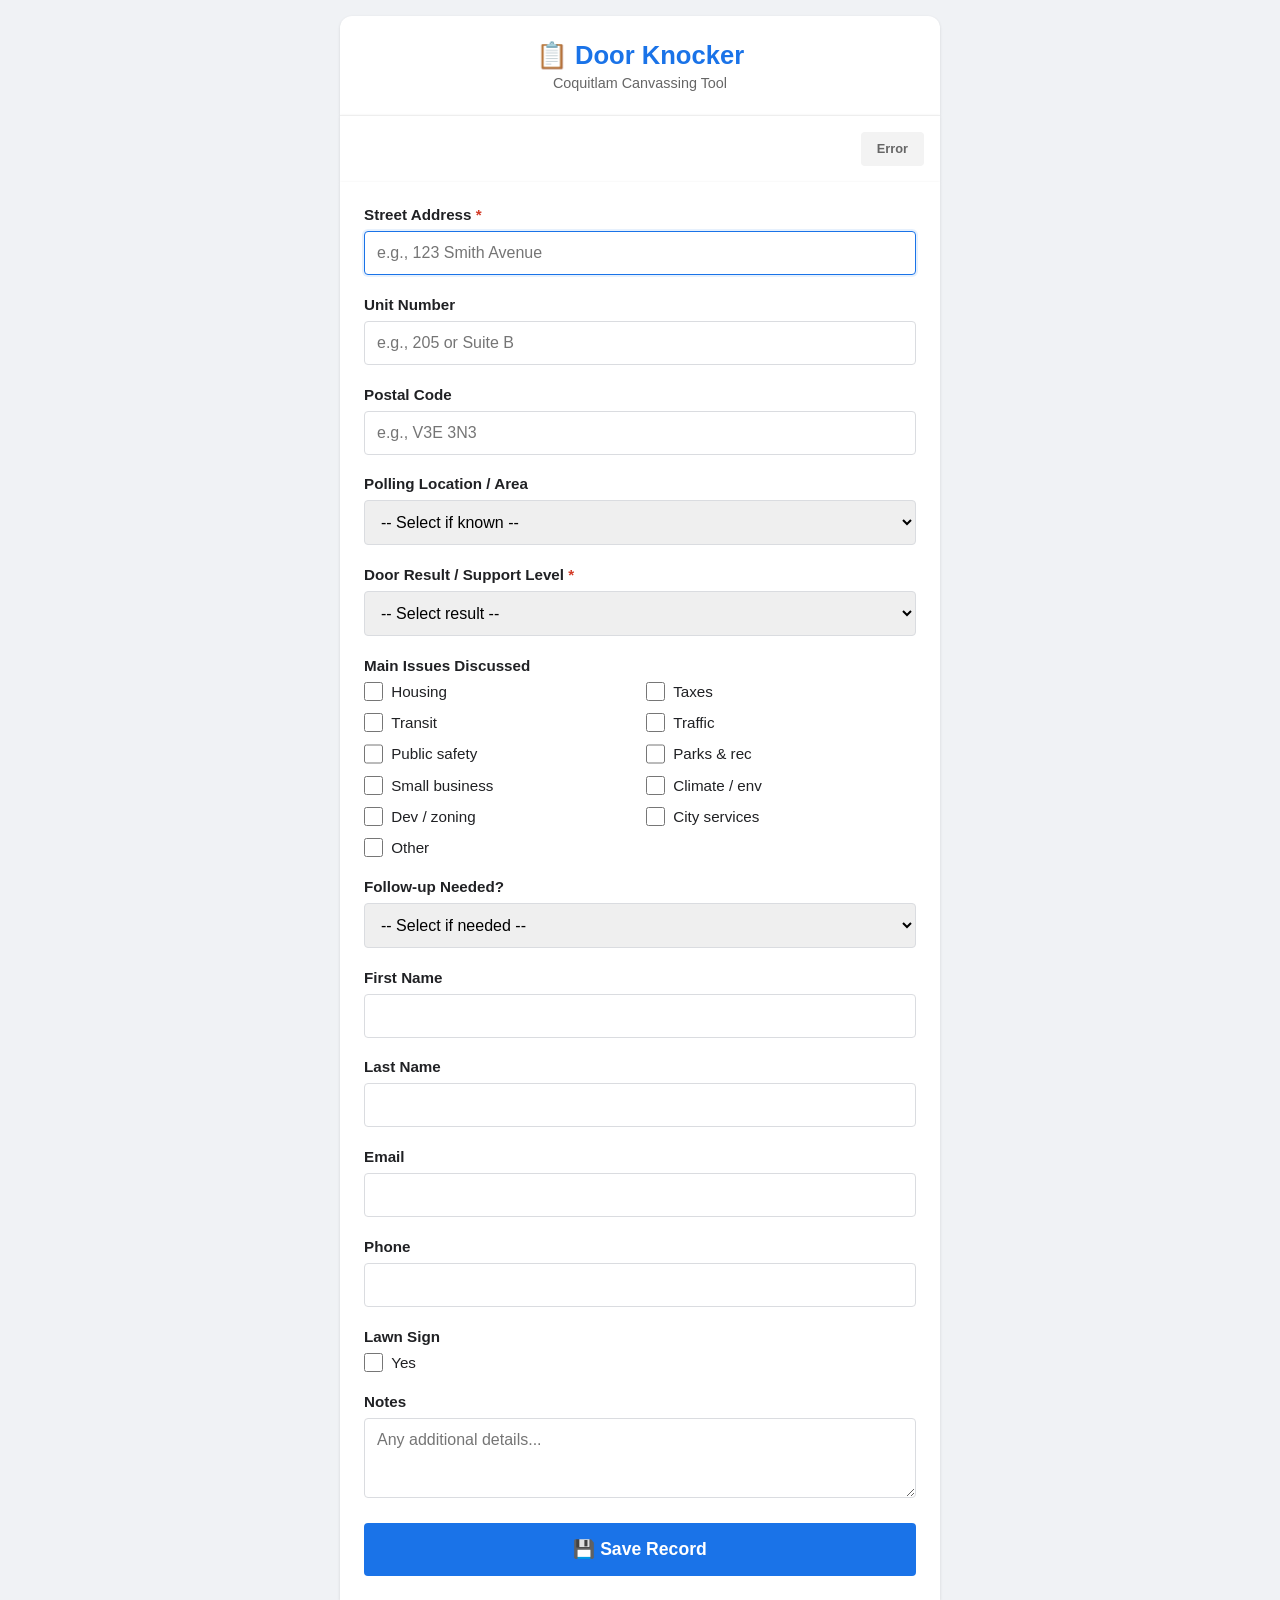
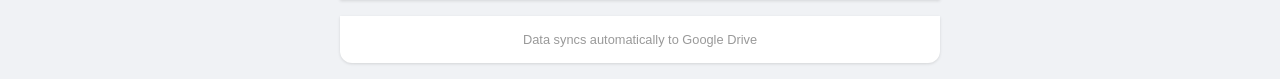
==== door-knocker.html @ 38674f26 "Import the canvassing tool from the private campaign repo" ====
<!DOCTYPE html>
<html lang="en">
<head>
    <meta charset="UTF-8">
    <meta name="viewport" content="width=device-width, initial-scale=1.0">
    <title>Door Knocker - Data Entry</title>
    <style>
        * { margin: 0; padding: 0; box-sizing: border-box; }
        body { font-family: -apple-system, BlinkMacSystemFont, 'Segoe UI', Roboto, sans-serif; background: #f0f2f5; padding: 1rem; }
        .container { max-width: 600px; margin: 0 auto; }
        header { background: white; padding: 1.5rem; border-radius: 12px 12px 0 0; text-align: center; box-shadow: 0 1px 3px rgba(0,0,0,0.12); }
        header h1 { font-size: 1.6rem; color: #1a73e8; margin-bottom: 0.3rem; }
        header p { font-size: 0.9rem; color: #666; }
        .config-section { background: white; padding: 1rem; border-top: 1px solid #eee; display: flex; gap: 0.5rem; box-shadow: 0 1px 3px rgba(0,0,0,0.12); }
        .status { padding: 0.6rem 1rem; border-radius: 4px; font-size: 0.8rem; font-weight: 600; white-space: nowrap; background: #f3f3f3; color: #666; }
        .status.connected { background: #d4edda; color: #155724; }
        main { background: white; padding: 1.5rem; box-shadow: 0 1px 3px rgba(0,0,0,0.12); }
        .form-group { margin-bottom: 1.3rem; }
        label { display: block; margin-bottom: 0.5rem; font-weight: 600; font-size: 0.95rem; color: #202124; }
        .required::after { content: " *"; color: #d33b27; }
        input[type="text"], textarea, select { width: 100%; padding: 0.75rem; border: 1px solid #dadce0; border-radius: 4px; font-size: 1rem; font-family: inherit; }
        input[type="text"]:focus, textarea:focus, select:focus { outline: none; border-color: #1a73e8; box-shadow: 0 0 0 2px rgba(26,115,232,0.1); }
        #support-level.outcome-red { background: #fee2e2; border-color: #dc2626; color: #991b1b; }
        #support-level.outcome-black { background: #1f2937; border-color: #111827; color: #fff; }
        #support-level.outcome-green { background: #dcfce7; border-color: #16a34a; color: #166534; }
        #support-level.outcome-yellow { background: #fef9c3; border-color: #eab308; color: #854d0e; }
        #support-level.outcome-gray { background: #e5e7eb; border-color: #9ca3af; color: #374151; }
        textarea { resize: vertical; min-height: 80px; }
        .checkbox-group { display: grid; grid-template-columns: repeat(2, 1fr); gap: 0.75rem; }
        .checkbox-item { display: flex; align-items: center; }
        .checkbox-item input[type="checkbox"] { width: 1.2rem; height: 1.2rem; cursor: pointer; accent-color: #1a73e8; margin-right: 0.5rem; }
        .checkbox-item label { margin-bottom: 0; cursor: pointer; font-weight: normal; font-size: 0.95rem; }
        .message { padding: 1rem; border-radius: 4px; margin-bottom: 1rem; display: none; font-weight: 500; }
        .message.show { display: block; }
        .success { background: #d4edda; color: #155724; }
        .error { background: #f8d7da; color: #721c24; }
        button[type="submit"] { width: 100%; padding: 1rem; border: none; border-radius: 4px; font-size: 1.1rem; font-weight: 700; cursor: pointer; transition: all 0.2s; background: #1a73e8; color: white; }
        button[type="submit"]:hover:not(:disabled) { background: #1557b0; box-shadow: 0 2px 6px rgba(26,115,232,0.3); }
        button[type="submit"]:active:not(:disabled) { transform: translateY(1px); }
        button[type="submit"]:disabled { background: #ccc; cursor: not-allowed; opacity: 0.6; }
        footer { background: white; padding: 1rem; text-align: center; font-size: 0.8rem; color: #999; margin-top: 1rem; border-radius: 0 0 12px 12px; box-shadow: 0 1px 3px rgba(0,0,0,0.12); }
        @media (max-width: 600px) {
            body { padding: 0.5rem; }
            header h1 { font-size: 1.3rem; }
            .config-section { flex-direction: column; }
            .checkbox-group { grid-template-columns: 1fr; }
            input[type="text"], textarea, select { font-size: 16px; }
        }
    </style>
</head>
<body>
    <div class="container">
        <header>
            <h1>📋 Door Knocker</h1>
            <p>Coquitlam Canvassing Tool</p>
        </header>

        <div class="config-section">
            <div style="flex:1"></div>
            <div id="connection-status" class="status">Disconnected</div>
        </div>

        <main>
            <div id="message" class="message"></div>

            <form id="entry-form">
                <div class="form-group">
                    <label for="street-address" class="required">Street Address</label>
                    <input type="text" id="street-address" required placeholder="e.g., 123 Smith Avenue" autofocus>
                </div>

                <div class="form-group">
                    <label for="unit-number">Unit Number</label>
                    <input type="text" id="unit-number" placeholder="e.g., 205 or Suite B">
                </div>

                <div class="form-group">
                    <label for="postal-code">Postal Code</label>
                    <input type="text" id="postal-code" placeholder="e.g., V3E 3N3">
                </div>

                <div class="form-group">
                    <label for="route-area">Polling Location / Area</label>
                    <select id="route-area">
                        <option value="">-- Select if known --</option>
                        <option value="1 - Hillcrest">1 - Hillcrest</option>
                        <option value="2 - Mundy Road">2 - Mundy Road</option>
                        <option value="3 - Innovation">3 - Innovation</option>
                        <option value="4 - Glen Elem.">4 - Glen Elem.</option>
                        <option value="5 - Bramblewood">5 - Bramblewood</option>
                        <option value="6 - Mountain View">6 - Mountain View</option>
                        <option value="7 - Smiling Creek">7 - Smiling Creek</option>
                        <option value="8 - Como Lake Middle">8 - Como Lake Middle</option>
                        <option value="9 - Eagle Ridge Elem">9 - Eagle Ridge Elem</option>
                        <option value="10 - Alderson">10 - Alderson</option>
                        <option value="11 - Panorama">11 - Panorama</option>
                        <option value="12 - Nestor">12 - Nestor</option>
                        <option value="13 - Cape Horn">13 - Cape Horn</option>
                        <option value="14 - Walton">14 - Walton</option>
                        <option value="15 - Ranch Park">15 - Ranch Park</option>
                        <option value="16 - Lord Baden">16 - Lord Baden</option>
                        <option value="17 - Porter Street">17 - Porter Street</option>
                        <option value="18 - Riverview">18 - Riverview</option>
                        <option value="19 - Victoria Hall">19 - Victoria Hall</option>
                        <option value="20 - Miller Park">20 - Miller Park</option>
                        <option value="21 - Harbourview">21 - Harbourview</option>
                        <option value="22 - Meadowbrook">22 - Meadowbrook</option>
                        <option value="23 - Montgomery">23 - Montgomery</option>
                    </select>
                </div>

                <div class="form-group">
                    <label for="support-level" class="required">Door Result / Support Level</label>
                    <select id="support-level" required onchange="doorKnocker.updateSupportLevelColor()">
                        <option value="">-- Select result --</option>
                        <option value="Not a Supporter">Not a Supporter</option>
                        <option value="Not Home/No Answer">Not Home / No Answer</option>
                        <option value="Supporter">Supporter</option>
                        <option value="Undecided">Undecided</option>
                        <option value="Not Voting/Can't Vote">Not Voting / Can't Vote</option>
                    </select>
                </div>

                <div class="form-group">
                    <label>Main Issues Discussed</label>
                    <div class="checkbox-group">
                        <div class="checkbox-item">
                            <input type="checkbox" id="issue-housing" value="Housing" class="issue-checkbox">
                            <label for="issue-housing">Housing</label>
                        </div>
                        <div class="checkbox-item">
                            <input type="checkbox" id="issue-taxes" value="Taxes" class="issue-checkbox">
                            <label for="issue-taxes">Taxes</label>
                        </div>
                        <div class="checkbox-item">
                            <input type="checkbox" id="issue-transit" value="Transit" class="issue-checkbox">
                            <label for="issue-transit">Transit</label>
                        </div>
                        <div class="checkbox-item">
                            <input type="checkbox" id="issue-traffic" value="Traffic" class="issue-checkbox">
                            <label for="issue-traffic">Traffic</label>
                        </div>
                        <div class="checkbox-item">
                            <input type="checkbox" id="issue-safety" value="Public safety" class="issue-checkbox">
                            <label for="issue-safety">Public safety</label>
                        </div>
                        <div class="checkbox-item">
                            <input type="checkbox" id="issue-parks" value="Parks and recreation" class="issue-checkbox">
                            <label for="issue-parks">Parks & rec</label>
                        </div>
                        <div class="checkbox-item">
                            <input type="checkbox" id="issue-business" value="Small business" class="issue-checkbox">
                            <label for="issue-business">Small business</label>
                        </div>
                        <div class="checkbox-item">
                            <input type="checkbox" id="issue-climate" value="Climate / environment" class="issue-checkbox">
                            <label for="issue-climate">Climate / env</label>
                        </div>
                        <div class="checkbox-item">
                            <input type="checkbox" id="issue-dev" value="Development / zoning" class="issue-checkbox">
                            <label for="issue-dev">Dev / zoning</label>
                        </div>
                        <div class="checkbox-item">
                            <input type="checkbox" id="issue-services" value="City services" class="issue-checkbox">
                            <label for="issue-services">City services</label>
                        </div>
                        <div class="checkbox-item">
                            <input type="checkbox" id="issue-other" value="Other" class="issue-checkbox">
                            <label for="issue-other">Other</label>
                        </div>
                    </div>
                </div>

                <div class="form-group">
                    <label for="follow-up-needed">Follow-up Needed?</label>
                    <select id="follow-up-needed">
                        <option value="">-- Select if needed --</option>
                        <option value="No">No</option>
                        <option value="Yes">Yes</option>
                    </select>
                </div>

                <div class="form-group">
                    <label for="first-name">First Name</label>
                    <input type="text" id="first-name">
                </div>

                <div class="form-group">
                    <label for="last-name">Last Name</label>
                    <input type="text" id="last-name">
                </div>

                <div class="form-group">
                    <label for="email">Email</label>
                    <input type="text" id="email">
                </div>

                <div class="form-group">
                    <label for="phone">Phone</label>
                    <input type="text" id="phone">
                </div>

                <div class="form-group">
                    <label>Lawn Sign</label>
                    <div class="checkbox-item">
                        <input type="checkbox" id="lawn-sign">
                        <label for="lawn-sign">Yes</label>
                    </div>
                </div>

                <div class="form-group">
                    <label for="notes">Notes</label>
                    <textarea id="notes" placeholder="Any additional details..."></textarea>
                </div>

                <button type="submit">💾 Save Record</button>
            </form>
        </main>

        <footer>
            Data syncs automatically to Google Drive
        </footer>
    </div>

        <script>
        // Paste the Apps Script web app URL (ends in /exec) into the copy volunteers use. Don't commit it.
        const DEFAULT_WEBAPP_URL = '';

        const doorKnocker = {
            apiUrl: DEFAULT_WEBAPP_URL,

            init() {
                document.getElementById('entry-form').addEventListener('submit', (e) => {
                    e.preventDefault();
                    this.submitRecord();
                });
                this.testConnection();
            },

            testConnection() {
                fetch(this.apiUrl)
                    .then(r => r.json())
                    .then(() => this.setConnected(true))
                    .catch(() => this.setConnected(false));
            },

            setConnected(connected) {
                const status = document.getElementById('connection-status');
                if (connected) {
                    status.textContent = '✓ Connected';
                    status.className = 'status connected';
                } else {
                    status.textContent = 'Error';
                    status.className = 'status';
                }
            },

            updateSupportLevelColor() {
                const select = document.getElementById('support-level');
                select.className = '';
                const outcomeClass = {
                    'Not a Supporter': 'outcome-red',
                    'Not Home/No Answer': 'outcome-black',
                    'Supporter': 'outcome-green',
                    'Undecided': 'outcome-yellow',
                    "Not Voting/Can't Vote": 'outcome-gray'
                }[select.value];
                if (outcomeClass) select.classList.add(outcomeClass);
            },

            async submitRecord() {
                if (!this.apiUrl) {
                    this.showMessage('Service URL not configured', 'error');
                    return;
                }

                const form = document.getElementById('entry-form');
                const issues = Array.from(document.querySelectorAll('.issue-checkbox:checked')).map(x => x.value);
                const street = document.getElementById('street-address').value.trim();
                const unit = document.getElementById('unit-number').value.trim();
                const postalCode = document.getElementById('postal-code').value.trim();
                const doorId = unit ? `${street} Unit ${unit}` : street;

                const submitBtn = form.querySelector('button[type="submit"]');
                submitBtn.disabled = true;

                try {
                    const params = new URLSearchParams({
                        action: 'addDoor',
                        timestamp: new Date().toISOString(),
                        streetAddress: street,
                        unitNumber: unit,
                        postalCode: postalCode,
                        routeArea: document.getElementById('route-area').value,
                        supportLevel: document.getElementById('support-level').value,
                        mainIssueDiscussed: issues.join('; '),
                        followUpNeeded: document.getElementById('follow-up-needed').value,
                        firstName: document.getElementById('first-name').value.trim(),
                        lastName: document.getElementById('last-name').value.trim(),
                        email: document.getElementById('email').value.trim(),
                        phone: document.getElementById('phone').value.trim(),
                        lawnSign: document.getElementById('lawn-sign').checked ? 'Yes' : 'No',
                        contacted: 'Yes',
                        notes: document.getElementById('notes').value.trim(),
                        mapAddress: `${street}, Coquitlam, BC`,
                        latitude: '',
                        longitude: '',
                        doorId: doorId
                    });

                    const response = await fetch(this.apiUrl, { method: 'POST', body: params });
                    const data = await response.json();

                    if (data.success) {
                        this.showMessage('✓ ' + doorId, 'success');
                        const route = document.getElementById('route-area').value;
                    form.reset();
                    this.updateSupportLevelColor();
                        document.getElementById('route-area').value = route;
                        document.getElementById('street-address').focus();
                    } else {
                        this.showMessage('Error: ' + (data.error || 'Unknown'), 'error');
                    }
                } catch (error) {
                    this.showMessage('Network error', 'error');
                } finally {
                    submitBtn.disabled = false;
                }
            },

            showMessage(text, type) {
                const msgDiv = document.getElementById('message');
                msgDiv.textContent = text;
                msgDiv.className = 'message show ' + type;
                setTimeout(() => msgDiv.classList.remove('show'), 3500);
            }
        };

        document.addEventListener('DOMContentLoaded', () => doorKnocker.init());
    </script>
</body>
</html>
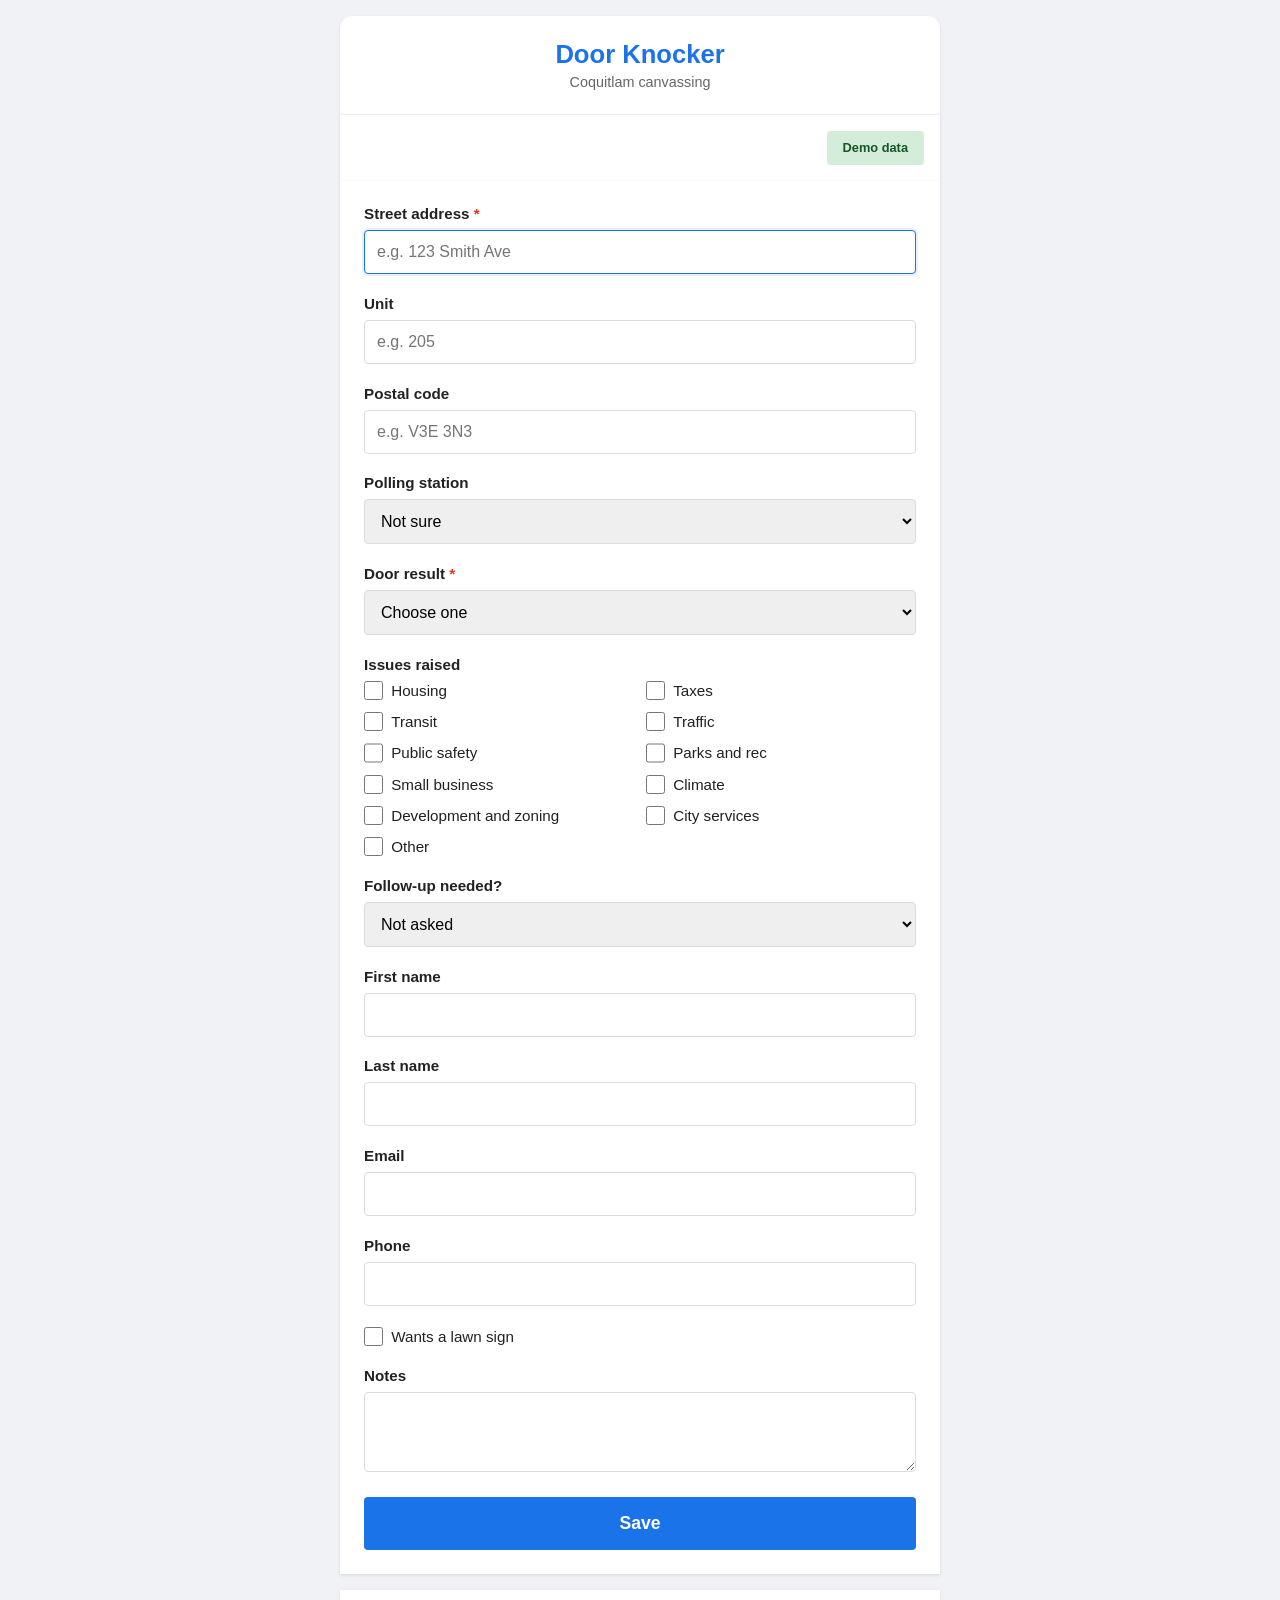
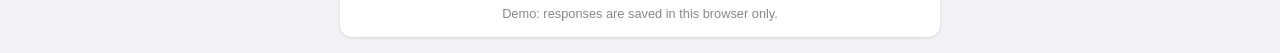
==== commit 3012a0d9: "Share code between the pages and add a demo on made-up data shared.js holds the backend URL, the sta" ====
--- a/door-knocker.html
+++ b/door-knocker.html
@@ -3,25 +3,17 @@
 <head>
     <meta charset="UTF-8">
     <meta name="viewport" content="width=device-width, initial-scale=1.0">
-    <title>Door Knocker - Data Entry</title>
+    <title>Door Knocker</title>
+    <link rel="stylesheet" href="styles.css">
     <style>
-        * { margin: 0; padding: 0; box-sizing: border-box; }
-        body { font-family: -apple-system, BlinkMacSystemFont, 'Segoe UI', Roboto, sans-serif; background: #f0f2f5; padding: 1rem; }
-        .container { max-width: 600px; margin: 0 auto; }
-        header { background: white; padding: 1.5rem; border-radius: 12px 12px 0 0; text-align: center; box-shadow: 0 1px 3px rgba(0,0,0,0.12); }
-        header h1 { font-size: 1.6rem; color: #1a73e8; margin-bottom: 0.3rem; }
-        header p { font-size: 0.9rem; color: #666; }
-        .config-section { background: white; padding: 1rem; border-top: 1px solid #eee; display: flex; gap: 0.5rem; box-shadow: 0 1px 3px rgba(0,0,0,0.12); }
-        .status { padding: 0.6rem 1rem; border-radius: 4px; font-size: 0.8rem; font-weight: 600; white-space: nowrap; background: #f3f3f3; color: #666; }
-        .status.connected { background: #d4edda; color: #155724; }
-        main { background: white; padding: 1.5rem; box-shadow: 0 1px 3px rgba(0,0,0,0.12); }
+        .container { max-width: 600px; }
         .form-group { margin-bottom: 1.3rem; }
         label { display: block; margin-bottom: 0.5rem; font-weight: 600; font-size: 0.95rem; color: #202124; }
         .required::after { content: " *"; color: #d33b27; }
-        input[type="text"], textarea, select { width: 100%; padding: 0.75rem; border: 1px solid #dadce0; border-radius: 4px; font-size: 1rem; font-family: inherit; }
-        input[type="text"]:focus, textarea:focus, select:focus { outline: none; border-color: #1a73e8; box-shadow: 0 0 0 2px rgba(26,115,232,0.1); }
+        input[type="text"], input[type="email"], input[type="tel"], textarea, select { width: 100%; padding: 0.75rem; border: 1px solid #dadce0; border-radius: 4px; font-size: 1rem; font-family: inherit; }
+        input:focus, textarea:focus, select:focus { outline: none; border-color: #1a73e8; box-shadow: 0 0 0 2px rgba(26,115,232,0.1); }
         #support-level.outcome-red { background: #fee2e2; border-color: #dc2626; color: #991b1b; }
-        #support-level.outcome-black { background: #1f2937; border-color: #111827; color: #fff; }
+        #support-level.outcome-dark { background: #1f2937; border-color: #111827; color: #fff; }
         #support-level.outcome-green { background: #dcfce7; border-color: #16a34a; color: #166534; }
         #support-level.outcome-yellow { background: #fef9c3; border-color: #eab308; color: #854d0e; }
         #support-level.outcome-gray { background: #e5e7eb; border-color: #9ca3af; color: #374151; }
@@ -34,95 +26,61 @@
         .message.show { display: block; }
         .success { background: #d4edda; color: #155724; }
         .error { background: #f8d7da; color: #721c24; }
-        button[type="submit"] { width: 100%; padding: 1rem; border: none; border-radius: 4px; font-size: 1.1rem; font-weight: 700; cursor: pointer; transition: all 0.2s; background: #1a73e8; color: white; }
-        button[type="submit"]:hover:not(:disabled) { background: #1557b0; box-shadow: 0 2px 6px rgba(26,115,232,0.3); }
-        button[type="submit"]:active:not(:disabled) { transform: translateY(1px); }
+        button[type="submit"] { width: 100%; padding: 1rem; border: none; border-radius: 4px; font-size: 1.1rem; font-weight: 700; cursor: pointer; background: #1a73e8; color: white; }
+        button[type="submit"]:hover:not(:disabled) { background: #1557b0; }
         button[type="submit"]:disabled { background: #ccc; cursor: not-allowed; opacity: 0.6; }
-        footer { background: white; padding: 1rem; text-align: center; font-size: 0.8rem; color: #999; margin-top: 1rem; border-radius: 0 0 12px 12px; box-shadow: 0 1px 3px rgba(0,0,0,0.12); }
         @media (max-width: 600px) {
-            body { padding: 0.5rem; }
-            header h1 { font-size: 1.3rem; }
-            .config-section { flex-direction: column; }
             .checkbox-group { grid-template-columns: 1fr; }
-            input[type="text"], textarea, select { font-size: 16px; }
+            input, textarea, select { font-size: 16px; }
         }
     </style>
 </head>
 <body>
     <div class="container">
         <header>
-            <h1>📋 Door Knocker</h1>
-            <p>Coquitlam Canvassing Tool</p>
+            <h1>Door Knocker</h1>
+            <p>Coquitlam canvassing</p>
         </header>
 
-        <div class="config-section">
-            <div style="flex:1"></div>
-            <div id="connection-status" class="status">Disconnected</div>
+        <div class="status-bar">
+            <div id="connection-status" class="status">Connecting...</div>
         </div>
 
         <main>
-            <div id="message" class="message"></div>
+            <div id="message" class="message" role="status"></div>
 
             <form id="entry-form">
                 <div class="form-group">
-                    <label for="street-address" class="required">Street Address</label>
-                    <input type="text" id="street-address" required placeholder="e.g., 123 Smith Avenue" autofocus>
-                </div>
-
-                <div class="form-group">
-                    <label for="unit-number">Unit Number</label>
-                    <input type="text" id="unit-number" placeholder="e.g., 205 or Suite B">
-                </div>
-
-                <div class="form-group">
-                    <label for="postal-code">Postal Code</label>
-                    <input type="text" id="postal-code" placeholder="e.g., V3E 3N3">
-                </div>
-
-                <div class="form-group">
-                    <label for="route-area">Polling Location / Area</label>
+                    <label for="street-address" class="required">Street address</label>
+                    <input type="text" id="street-address" required placeholder="e.g. 123 Smith Ave" autofocus>
+                </div>
+
+                <div class="form-group">
+                    <label for="unit-number">Unit</label>
+                    <input type="text" id="unit-number" placeholder="e.g. 205">
+                </div>
+
+                <div class="form-group">
+                    <label for="postal-code">Postal code</label>
+                    <input type="text" id="postal-code" placeholder="e.g. V3E 3N3">
+                </div>
+
+                <div class="form-group">
+                    <label for="route-area">Polling station</label>
                     <select id="route-area">
-                        <option value="">-- Select if known --</option>
-                        <option value="1 - Hillcrest">1 - Hillcrest</option>
-                        <option value="2 - Mundy Road">2 - Mundy Road</option>
-                        <option value="3 - Innovation">3 - Innovation</option>
-                        <option value="4 - Glen Elem.">4 - Glen Elem.</option>
-                        <option value="5 - Bramblewood">5 - Bramblewood</option>
-                        <option value="6 - Mountain View">6 - Mountain View</option>
-                        <option value="7 - Smiling Creek">7 - Smiling Creek</option>
-                        <option value="8 - Como Lake Middle">8 - Como Lake Middle</option>
-                        <option value="9 - Eagle Ridge Elem">9 - Eagle Ridge Elem</option>
-                        <option value="10 - Alderson">10 - Alderson</option>
-                        <option value="11 - Panorama">11 - Panorama</option>
-                        <option value="12 - Nestor">12 - Nestor</option>
-                        <option value="13 - Cape Horn">13 - Cape Horn</option>
-                        <option value="14 - Walton">14 - Walton</option>
-                        <option value="15 - Ranch Park">15 - Ranch Park</option>
-                        <option value="16 - Lord Baden">16 - Lord Baden</option>
-                        <option value="17 - Porter Street">17 - Porter Street</option>
-                        <option value="18 - Riverview">18 - Riverview</option>
-                        <option value="19 - Victoria Hall">19 - Victoria Hall</option>
-                        <option value="20 - Miller Park">20 - Miller Park</option>
-                        <option value="21 - Harbourview">21 - Harbourview</option>
-                        <option value="22 - Meadowbrook">22 - Meadowbrook</option>
-                        <option value="23 - Montgomery">23 - Montgomery</option>
+                        <option value="">Not sure</option>
                     </select>
                 </div>
 
                 <div class="form-group">
-                    <label for="support-level" class="required">Door Result / Support Level</label>
-                    <select id="support-level" required onchange="doorKnocker.updateSupportLevelColor()">
-                        <option value="">-- Select result --</option>
-                        <option value="Not a Supporter">Not a Supporter</option>
-                        <option value="Not Home/No Answer">Not Home / No Answer</option>
-                        <option value="Supporter">Supporter</option>
-                        <option value="Undecided">Undecided</option>
-                        <option value="Not Voting/Can't Vote">Not Voting / Can't Vote</option>
+                    <label for="support-level" class="required">Door result</label>
+                    <select id="support-level" required>
+                        <option value="">Choose one</option>
                     </select>
                 </div>
 
                 <div class="form-group">
-                    <label>Main Issues Discussed</label>
+                    <label>Issues raised</label>
                     <div class="checkbox-group">
                         <div class="checkbox-item">
                             <input type="checkbox" id="issue-housing" value="Housing" class="issue-checkbox">
@@ -146,7 +104,7 @@
                         </div>
                         <div class="checkbox-item">
                             <input type="checkbox" id="issue-parks" value="Parks and recreation" class="issue-checkbox">
-                            <label for="issue-parks">Parks & rec</label>
+                            <label for="issue-parks">Parks and rec</label>
                         </div>
                         <div class="checkbox-item">
                             <input type="checkbox" id="issue-business" value="Small business" class="issue-checkbox">
@@ -154,11 +112,11 @@
                         </div>
                         <div class="checkbox-item">
                             <input type="checkbox" id="issue-climate" value="Climate / environment" class="issue-checkbox">
-                            <label for="issue-climate">Climate / env</label>
+                            <label for="issue-climate">Climate</label>
                         </div>
                         <div class="checkbox-item">
                             <input type="checkbox" id="issue-dev" value="Development / zoning" class="issue-checkbox">
-                            <label for="issue-dev">Dev / zoning</label>
+                            <label for="issue-dev">Development and zoning</label>
                         </div>
                         <div class="checkbox-item">
                             <input type="checkbox" id="issue-services" value="City services" class="issue-checkbox">
@@ -172,167 +130,145 @@
                 </div>
 
                 <div class="form-group">
-                    <label for="follow-up-needed">Follow-up Needed?</label>
+                    <label for="follow-up-needed">Follow-up needed?</label>
                     <select id="follow-up-needed">
-                        <option value="">-- Select if needed --</option>
+                        <option value="">Not asked</option>
                         <option value="No">No</option>
                         <option value="Yes">Yes</option>
                     </select>
                 </div>
 
                 <div class="form-group">
-                    <label for="first-name">First Name</label>
-                    <input type="text" id="first-name">
-                </div>
-
-                <div class="form-group">
-                    <label for="last-name">Last Name</label>
-                    <input type="text" id="last-name">
+                    <label for="first-name">First name</label>
+                    <input type="text" id="first-name" autocomplete="off">
+                </div>
+
+                <div class="form-group">
+                    <label for="last-name">Last name</label>
+                    <input type="text" id="last-name" autocomplete="off">
                 </div>
 
                 <div class="form-group">
                     <label for="email">Email</label>
-                    <input type="text" id="email">
+                    <input type="email" id="email" autocomplete="off">
                 </div>
 
                 <div class="form-group">
                     <label for="phone">Phone</label>
-                    <input type="text" id="phone">
-                </div>
-
-                <div class="form-group">
-                    <label>Lawn Sign</label>
+                    <input type="tel" id="phone" autocomplete="off">
+                </div>
+
+                <div class="form-group">
                     <div class="checkbox-item">
                         <input type="checkbox" id="lawn-sign">
-                        <label for="lawn-sign">Yes</label>
+                        <label for="lawn-sign">Wants a lawn sign</label>
                     </div>
                 </div>
 
                 <div class="form-group">
                     <label for="notes">Notes</label>
-                    <textarea id="notes" placeholder="Any additional details..."></textarea>
-                </div>
-
-                <button type="submit">💾 Save Record</button>
+                    <textarea id="notes"></textarea>
+                </div>
+
+                <button type="submit">Save</button>
             </form>
         </main>
 
-        <footer>
-            Data syncs automatically to Google Drive
-        </footer>
+        <footer id="footer">Each response is saved to the campaign's Google Sheet.</footer>
     </div>
 
-        <script>
-        // Paste the Apps Script web app URL (ends in /exec) into the copy volunteers use. Don't commit it.
-        const DEFAULT_WEBAPP_URL = '';
-
+    <script src="shared.js"></script>
+    <script>
         const doorKnocker = {
-            apiUrl: DEFAULT_WEBAPP_URL,
-
             init() {
-                document.getElementById('entry-form').addEventListener('submit', (e) => {
-                    e.preventDefault();
+                const stations = document.getElementById('route-area');
+                POLLING_STATIONS.filter(station => station.kind === 'regular').forEach(station => stations.add(new Option(stationLabel(station))));
+                const outcomes = document.getElementById('support-level');
+                OUTCOMES.forEach((_, name) => outcomes.add(new Option(name)));
+                outcomes.addEventListener('change', () => this.colorOutcome());
+                document.getElementById('entry-form').addEventListener('submit', event => {
+                    event.preventDefault();
                     this.submitRecord();
                 });
-                this.testConnection();
-            },
-
-            testConnection() {
-                fetch(this.apiUrl)
-                    .then(r => r.json())
-                    .then(() => this.setConnected(true))
-                    .catch(() => this.setConnected(false));
-            },
-
-            setConnected(connected) {
-                const status = document.getElementById('connection-status');
-                if (connected) {
-                    status.textContent = '✓ Connected';
-                    status.className = 'status connected';
-                } else {
-                    status.textContent = 'Error';
-                    status.className = 'status';
-                }
-            },
-
-            updateSupportLevelColor() {
-                const select = document.getElementById('support-level');
-                select.className = '';
-                const outcomeClass = {
-                    'Not a Supporter': 'outcome-red',
-                    'Not Home/No Answer': 'outcome-black',
-                    'Supporter': 'outcome-green',
-                    'Undecided': 'outcome-yellow',
-                    "Not Voting/Can't Vote": 'outcome-gray'
-                }[select.value];
-                if (outcomeClass) select.classList.add(outcomeClass);
-            },
-
-            async submitRecord() {
-                if (!this.apiUrl) {
-                    this.showMessage('Service URL not configured', 'error');
+                this.checkConnection();
+            },
+
+            checkConnection() {
+                if (DEMO) {
+                    this.setStatus('Demo data', true);
+                    document.getElementById('footer').textContent = 'Demo: responses are saved in this browser only.';
                     return;
                 }
-
+                // Any JSON reply means the web app is reachable. The "Invalid action" answer is fine here.
+                fetch(WEBAPP_URL)
+                    .then(response => response.json())
+                    .then(() => this.setStatus('Connected', true))
+                    .catch(() => this.setStatus("Can't reach the sheet", false));
+            },
+
+            setStatus(text, ok) {
+                const status = document.getElementById('connection-status');
+                status.textContent = text;
+                status.className = ok ? 'status connected' : 'status';
+            },
+
+            colorOutcome() {
+                const select = document.getElementById('support-level');
+                const outcome = OUTCOMES.get(select.value);
+                select.className = outcome ? 'outcome-' + outcome.tone : '';
+            },
+
+            async submitRecord() {
                 const form = document.getElementById('entry-form');
-                const issues = Array.from(document.querySelectorAll('.issue-checkbox:checked')).map(x => x.value);
-                const street = document.getElementById('street-address').value.trim();
-                const unit = document.getElementById('unit-number').value.trim();
-                const postalCode = document.getElementById('postal-code').value.trim();
+                const value = id => document.getElementById(id).value.trim();
+                const street = value('street-address');
+                const unit = value('unit-number');
                 const doorId = unit ? `${street} Unit ${unit}` : street;
-
-                const submitBtn = form.querySelector('button[type="submit"]');
-                submitBtn.disabled = true;
+                const submitButton = form.querySelector('button[type="submit"]');
+                submitButton.disabled = true;
 
                 try {
-                    const params = new URLSearchParams({
+                    await api({
                         action: 'addDoor',
                         timestamp: new Date().toISOString(),
                         streetAddress: street,
                         unitNumber: unit,
-                        postalCode: postalCode,
-                        routeArea: document.getElementById('route-area').value,
-                        supportLevel: document.getElementById('support-level').value,
-                        mainIssueDiscussed: issues.join('; '),
-                        followUpNeeded: document.getElementById('follow-up-needed').value,
-                        firstName: document.getElementById('first-name').value.trim(),
-                        lastName: document.getElementById('last-name').value.trim(),
-                        email: document.getElementById('email').value.trim(),
-                        phone: document.getElementById('phone').value.trim(),
+                        postalCode: value('postal-code'),
+                        routeArea: value('route-area'),
+                        supportLevel: value('support-level'),
+                        mainIssueDiscussed: [...document.querySelectorAll('.issue-checkbox:checked')].map(box => box.value).join('; '),
+                        followUpNeeded: value('follow-up-needed'),
+                        firstName: value('first-name'),
+                        lastName: value('last-name'),
+                        email: value('email'),
+                        phone: value('phone'),
                         lawnSign: document.getElementById('lawn-sign').checked ? 'Yes' : 'No',
                         contacted: 'Yes',
-                        notes: document.getElementById('notes').value.trim(),
+                        notes: value('notes'),
                         mapAddress: `${street}, Coquitlam, BC`,
                         latitude: '',
                         longitude: '',
-                        doorId: doorId
-                    });
-
-                    const response = await fetch(this.apiUrl, { method: 'POST', body: params });
-                    const data = await response.json();
-
-                    if (data.success) {
-                        this.showMessage('✓ ' + doorId, 'success');
-                        const route = document.getElementById('route-area').value;
+                        doorId
+                    }, true);
+                    this.showMessage('Saved ' + doorId, 'success');
+                    // Volunteers walk one area at a time, so keep the station for the next door.
+                    const station = value('route-area');
                     form.reset();
-                    this.updateSupportLevelColor();
-                        document.getElementById('route-area').value = route;
-                        document.getElementById('street-address').focus();
-                    } else {
-                        this.showMessage('Error: ' + (data.error || 'Unknown'), 'error');
-                    }
+                    this.colorOutcome();
+                    document.getElementById('route-area').value = station;
+                    document.getElementById('street-address').focus();
                 } catch (error) {
-                    this.showMessage('Network error', 'error');
+                    this.showMessage(error instanceof TypeError ? "Couldn't reach the sheet. Try again." : 'Not saved: ' + error.message, 'error');
                 } finally {
-                    submitBtn.disabled = false;
+                    submitButton.disabled = false;
                 }
             },
 
             showMessage(text, type) {
-                const msgDiv = document.getElementById('message');
-                msgDiv.textContent = text;
-                msgDiv.className = 'message show ' + type;
-                setTimeout(() => msgDiv.classList.remove('show'), 3500);
+                const message = document.getElementById('message');
+                message.textContent = text;
+                message.className = 'message show ' + type;
+                setTimeout(() => message.classList.remove('show'), 3500);
             }
         };
 
--- a/styles.css
+++ b/styles.css
@@ -0,0 +1,16 @@
+* { margin: 0; padding: 0; box-sizing: border-box; }
+body { font-family: -apple-system, BlinkMacSystemFont, 'Segoe UI', Roboto, sans-serif; background: #f0f2f5; padding: 1rem; }
+.container { max-width: 1200px; margin: 0 auto; }
+header { background: white; padding: 1.5rem; border-radius: 12px 12px 0 0; text-align: center; box-shadow: 0 1px 3px rgba(0,0,0,0.12); }
+header h1 { font-size: 1.6rem; color: #1a73e8; margin-bottom: 0.3rem; }
+header p { font-size: 0.9rem; color: #666; }
+.status-bar { background: white; padding: 1rem; border-top: 1px solid #eee; display: flex; justify-content: flex-end; box-shadow: 0 1px 3px rgba(0,0,0,0.12); }
+.status { padding: 0.6rem 1rem; border-radius: 4px; font-size: 0.8rem; font-weight: 600; white-space: nowrap; background: #f3f3f3; color: #666; }
+.status.connected { background: #d4edda; color: #155724; }
+main { background: white; padding: 1.5rem; box-shadow: 0 1px 3px rgba(0,0,0,0.12); }
+footer { background: white; padding: 1rem; text-align: center; font-size: 0.8rem; color: #888; margin-top: 1rem; border-radius: 0 0 12px 12px; box-shadow: 0 1px 3px rgba(0,0,0,0.12); }
+a { color: #1a73e8; }
+@media (max-width: 600px) {
+    body { padding: 0.5rem; }
+    header h1 { font-size: 1.3rem; }
+}
